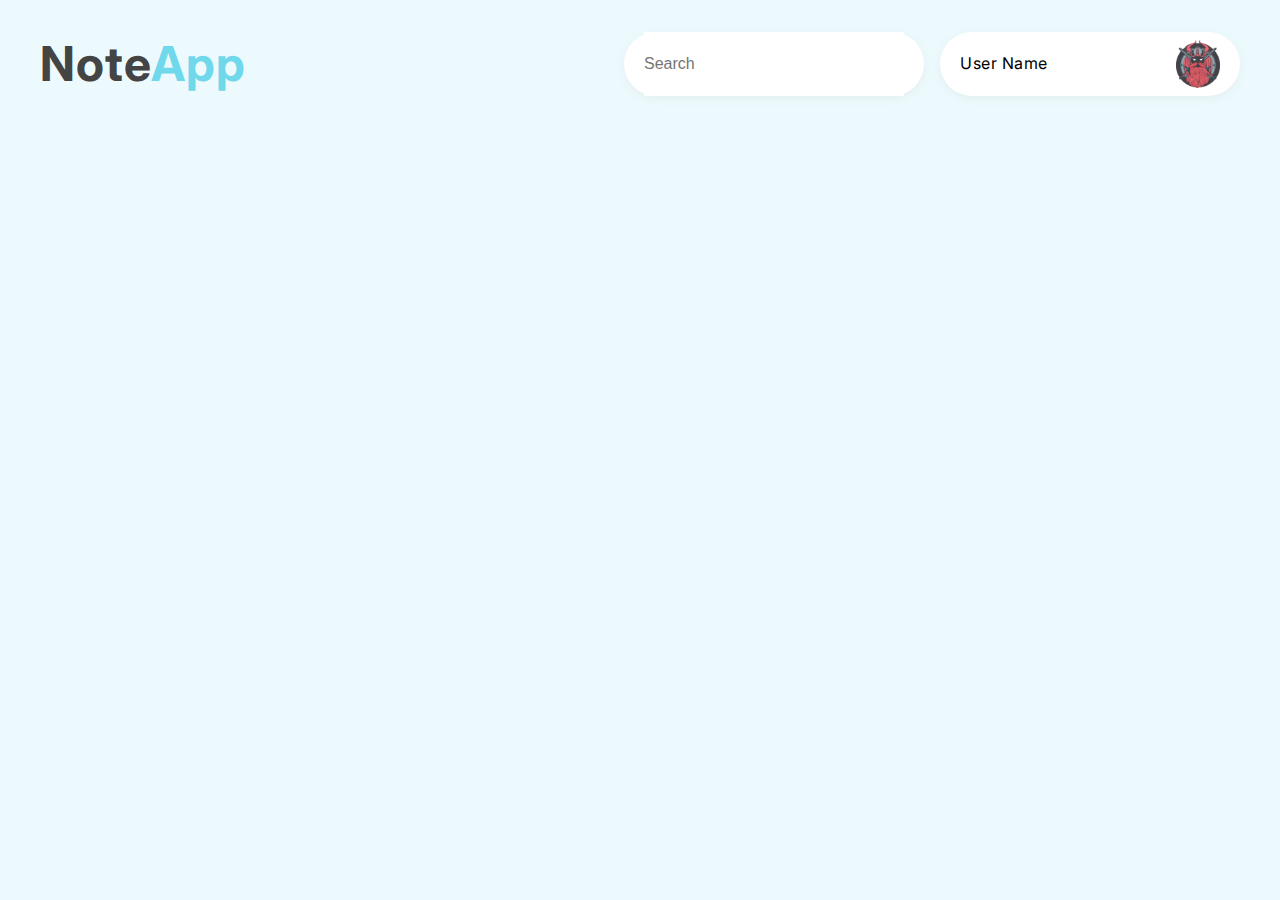
==== web_css/project1/index.html @ 566218fa "project1 header" ====
<!DOCTYPE html>
<html lang="en">
  <head>
    <meta charset="UTF-8" />
    <meta name="viewport" content="width=device-width, initial-scale=1.0" />
    <meta http-equiv="X-UA-Compatible" content="ie=edge" />
    <link href="https://fonts.googleapis.com/css2?family=Inter:wght@531;700&display=swap" rel="stylesheet" />
    <link rel="stylesheet" href="style.css" />
    <!-- Inspiration:  -->
    <!-- https://www.behance.net/gallery/69267423/NoteApp?tracking_source=search_projects_recommended%7Cnote -->
    <title>Note App</title>
  </head>
  <body>
    <div class="container">
      <header id="header-container">
        <h1>Note<span>App</span></h1>
        <div id="header-group">
          <div id="header-search" class="shadow header-box">
            <input type="text" name="search" placeholder="Search" />
          </div>
          <div id="header-profile" class="shadow header-box">
            <h2>User Name</h2>
            <img src="img/user-icon.png" alt="user-icon" />
          </div>
        </div>
      </header>
    </div>
  </body>
</html>
---- web_css/project1/style.css ----
/* https://coolors.co/03045e-023e8a-0077b6-0096c7-00b4d8-48cae4-90e0ef-ade8f4-caf0f8 */

* {
  padding: 0;
  margin: 0;
  box-sizing: border-box;
}

body {
  font-family: 'Inter', sans-serif;
  line-height: 1.2;
  background-color: #edfafd;
}

.container {
  max-width: 1200px;
  margin: auto;
}

.shadow {
  box-shadow: 0 3px 8px 0 rgba(194, 194, 194, 0.2);
}

.header-box {
  padding: 10px 20px;
  border-radius: 50px;
  width: 300px;
  height: 4rem;
  background-color: white;

  display: flex;
  justify-content: space-between;
  align-items: center;
}
/* Header */

#header-container {
  margin-top: 2rem;
  display: flex;
  flex-direction: row;
  justify-content: space-between;
  align-items: center;
}

#header-container h1 {
  color: #444;
  font-weight: 700;
  font-size: 3rem;
  letter-spacing: 1px;
}
#header-container span {
  color: #70d8eb;
}

#header-group {
  display: flex;
  align-items: center;
}

#header-search input {
  outline: none;
  border: none;
  height: inherit;
  width: inherit;
  font-size: 1rem;
}

#header-profile {
  margin-left: 1rem;
}

#header-profile h2 {
  font-weight: 400;
  letter-spacing: 0.5px;
  font-size: 1rem;
}

#header-profile img {
  height: 3rem;
  width: auto;
}
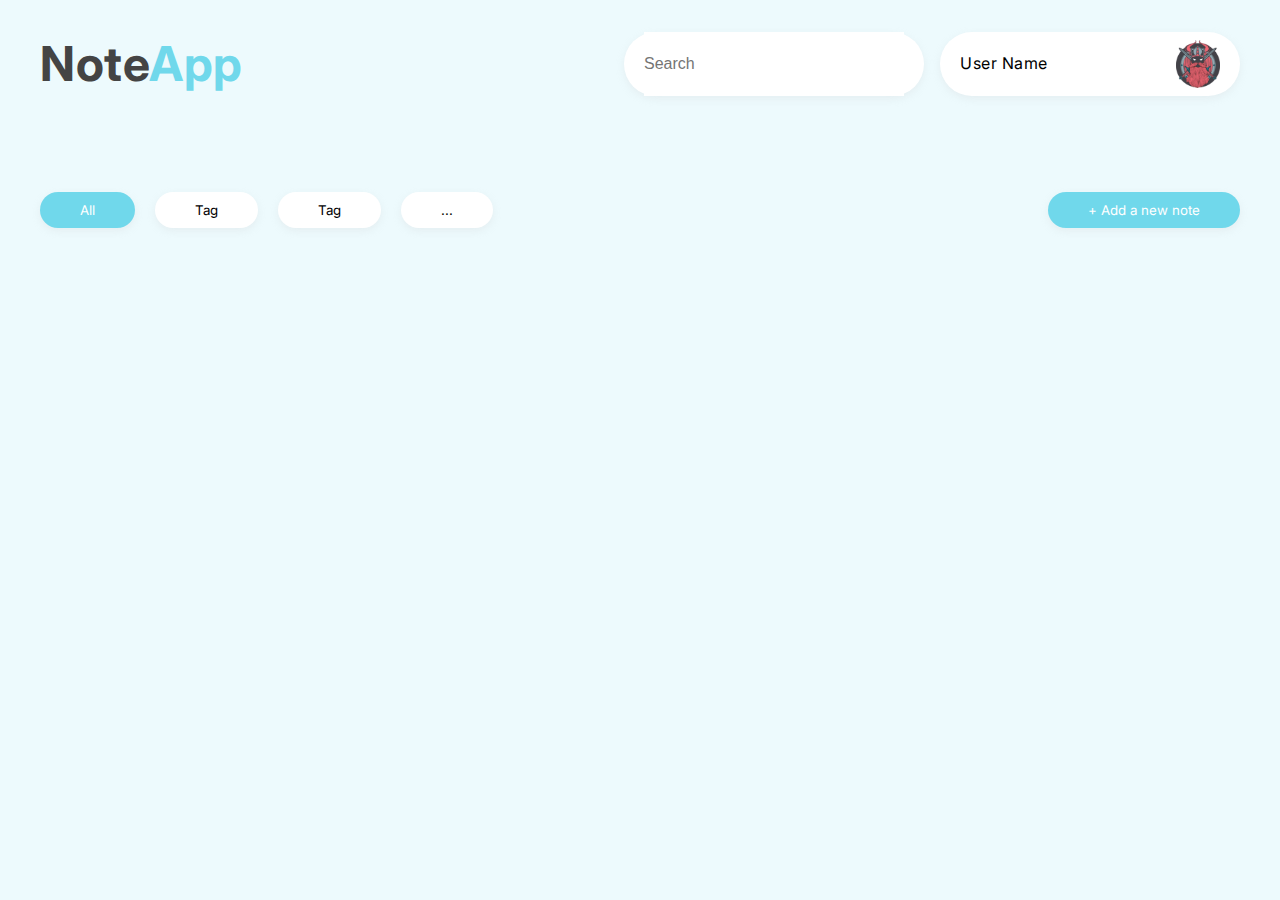
==== commit a018ea5b: "project1 tags section" ====
--- a/web_css/project1/index.html
+++ b/web_css/project1/index.html
@@ -24,6 +24,19 @@
           </div>
         </div>
       </header>
+
+      <main>
+        <section id="tags">
+          <div id="buttons-container">
+            <button class="btn btn-active shadow">All</button>
+            <button class="btn shadow">Tag</button>
+            <button class="btn shadow">Tag</button>
+            <button class="btn shadow">...</button>
+          </div>
+
+          <button id="btn-add" class="btn btn-active shadow">+ Add a new note</button>
+        </section>
+      </main>
     </div>
   </body>
 </html>
--- a/web_css/project1/style.css
+++ b/web_css/project1/style.css
@@ -32,8 +32,29 @@
   justify-content: space-between;
   align-items: center;
 }
+
+.btn {
+  border: none;
+  outline: none;
+  padding: 10px 40px;
+  border-radius: 50px;
+  background-color: white;
+  font-family: 'Inter', sans-serif;
+  margin-right: 1rem;
+  cursor: pointer;
+}
+.btn:hover {
+  background-color: #70d8eb;
+  color: white;
+  transition: 0.5s;
+}
+
+.btn-active {
+  background-color: #70d8eb;
+  color: white;
+}
+
 /* Header */
-
 #header-container {
   margin-top: 2rem;
   display: flex;
@@ -46,7 +67,7 @@
   color: #444;
   font-weight: 700;
   font-size: 3rem;
-  letter-spacing: 1px;
+  letter-spacing: 0.5px;
 }
 #header-container span {
   color: #70d8eb;
@@ -79,3 +100,14 @@
   height: 3rem;
   width: auto;
 }
+
+/* Section: Tags */
+#tags {
+  margin-top: 6rem;
+  display: flex;
+  justify-content: space-between;
+  align-items: baseline;
+}
+#btn-add {
+  margin: 0;
+}
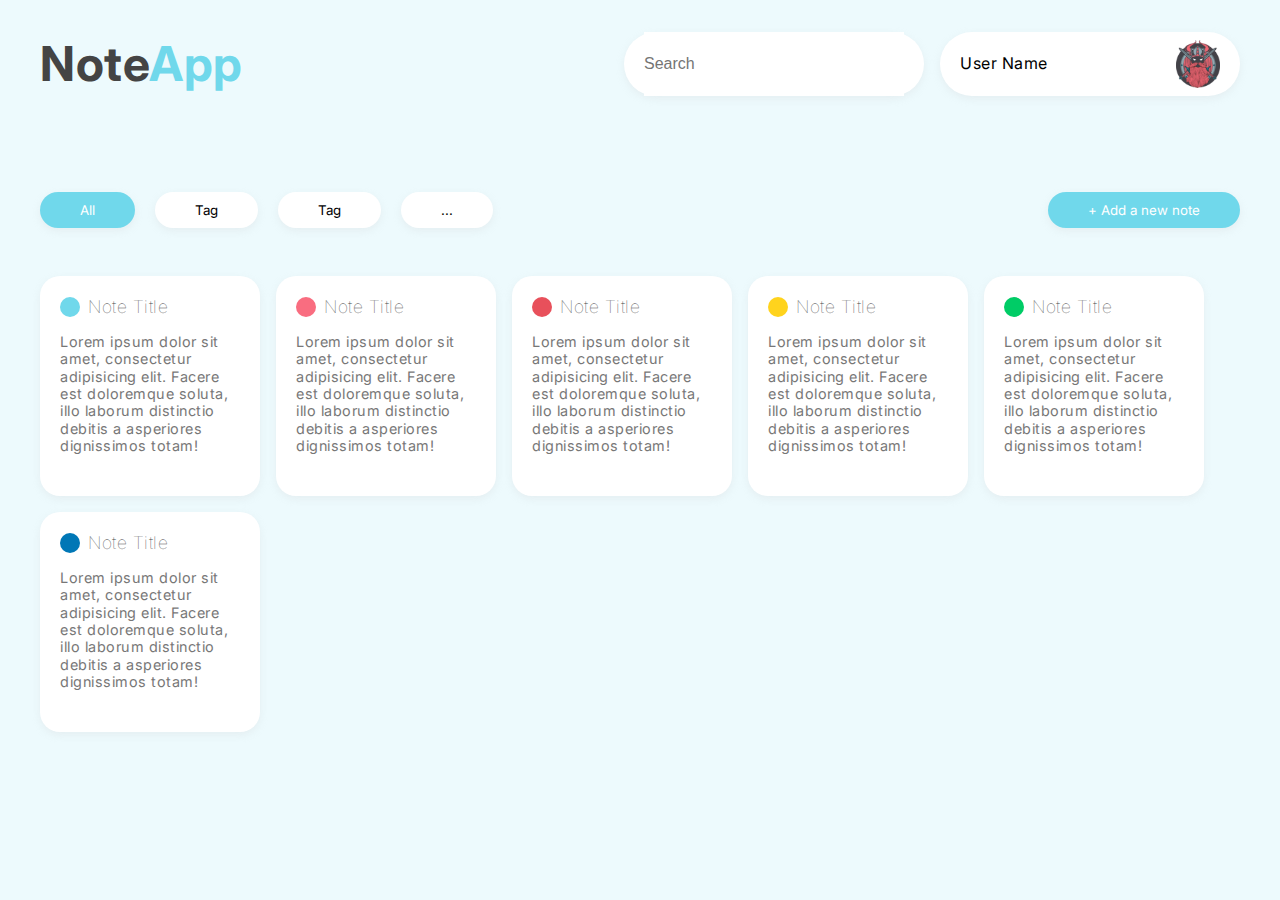
==== commit 74ea2b4d: "project1 notes section" ====
--- a/web_css/project1/index.html
+++ b/web_css/project1/index.html
@@ -36,6 +36,68 @@
 
           <button id="btn-add" class="btn btn-active shadow">+ Add a new note</button>
         </section>
+        <section id="notes">
+          <div class="note shadow">
+            <div class="note-title">
+              <div class="circle"></div>
+              <h2>Note Title</h2>
+            </div>
+            <p class="note-para">
+              Lorem ipsum dolor sit amet, consectetur adipisicing elit. Facere est doloremque soluta, illo laborum
+              distinctio debitis a asperiores dignissimos totam!
+            </p>
+          </div>
+          <div class="note shadow">
+            <div class="note-title">
+              <div class="circle circle-pink"></div>
+              <h2>Note Title</h2>
+            </div>
+            <p class="note-para">
+              Lorem ipsum dolor sit amet, consectetur adipisicing elit. Facere est doloremque soluta, illo laborum
+              distinctio debitis a asperiores dignissimos totam!
+            </p>
+          </div>
+          <div class="note shadow">
+            <div class="note-title">
+              <div class="circle circle-red"></div>
+              <h2>Note Title</h2>
+            </div>
+            <p class="note-para">
+              Lorem ipsum dolor sit amet, consectetur adipisicing elit. Facere est doloremque soluta, illo laborum
+              distinctio debitis a asperiores dignissimos totam!
+            </p>
+          </div>
+          <div class="note shadow">
+            <div class="note-title">
+              <div class="circle circle-yellow"></div>
+              <h2>Note Title</h2>
+            </div>
+            <p class="note-para">
+              Lorem ipsum dolor sit amet, consectetur adipisicing elit. Facere est doloremque soluta, illo laborum
+              distinctio debitis a asperiores dignissimos totam!
+            </p>
+          </div>
+          <div class="note shadow">
+            <div class="note-title">
+              <div class="circle circle-green"></div>
+              <h2>Note Title</h2>
+            </div>
+            <p class="note-para">
+              Lorem ipsum dolor sit amet, consectetur adipisicing elit. Facere est doloremque soluta, illo laborum
+              distinctio debitis a asperiores dignissimos totam!
+            </p>
+          </div>
+          <div class="note shadow">
+            <div class="note-title">
+              <div class="circle circle-blue"></div>
+              <h2>Note Title</h2>
+            </div>
+            <p class="note-para">
+              Lorem ipsum dolor sit amet, consectetur adipisicing elit. Facere est doloremque soluta, illo laborum
+              distinctio debitis a asperiores dignissimos totam!
+            </p>
+          </div>
+        </section>
       </main>
     </div>
   </body>
--- a/web_css/project1/style.css
+++ b/web_css/project1/style.css
@@ -1,4 +1,11 @@
 /* https://coolors.co/03045e-023e8a-0077b6-0096c7-00b4d8-48cae4-90e0ef-ade8f4-caf0f8 */
+
+:root {
+  --accent-color: #70d8eb;
+  --bg-color: #edfafd;
+  --text-black: #444;
+  --text-gray: #777;
+}
 
 * {
   padding: 0;
@@ -9,7 +16,7 @@
 body {
   font-family: 'Inter', sans-serif;
   line-height: 1.2;
-  background-color: #edfafd;
+  background-color: var(--bg-color);
 }
 
 .container {
@@ -44,13 +51,13 @@
   cursor: pointer;
 }
 .btn:hover {
-  background-color: #70d8eb;
+  background-color: var(--accent-color);
   color: white;
   transition: 0.5s;
 }
 
 .btn-active {
-  background-color: #70d8eb;
+  background-color: var(--accent-color);
   color: white;
 }
 
@@ -64,13 +71,13 @@
 }
 
 #header-container h1 {
-  color: #444;
+  color: var(--text-black);
   font-weight: 700;
   font-size: 3rem;
   letter-spacing: 0.5px;
 }
 #header-container span {
-  color: #70d8eb;
+  color: var(--accent-color);
 }
 
 #header-group {
@@ -111,3 +118,65 @@
 #btn-add {
   margin: 0;
 }
+
+/* Section: Notes */
+#notes {
+  margin-top: 2rem;
+  margin-bottom: 2rem;
+  display: flex;
+  flex-wrap: wrap;
+}
+
+.note {
+  height: 220px;
+  width: 220px;
+  background: white;
+  border-radius: 20px;
+  padding: 20px;
+  margin-right: 1rem;
+  margin-top: 1rem;
+}
+
+.note-title {
+  display: flex;
+  align-items: center;
+  margin-bottom: 1rem;
+}
+
+.circle {
+  background-color: var(--accent-color);
+  border-radius: 50%;
+  height: 20px;
+  width: 20px;
+  margin-right: 0.5rem;
+}
+
+.note-title h2 {
+  font-size: 1.1rem;
+  font-weight: 100;
+  color: var(--text-black);
+  letter-spacing: 0.5px;
+}
+
+.note-para {
+  color: var(--text-gray);
+  font-size: 0.9rem;
+  text-align: left;
+  letter-spacing: 0.5px;
+}
+
+.circle-red {
+  background-color: #e8505b;
+}
+.circle-pink {
+  background-color: #f96d80;
+}
+.circle-yellow {
+  background-color: #ffd31d;
+}
+.circle-green {
+  background-color: #00cc66;
+}
+.circle-blue {
+  background-color: #0077b6;
+}
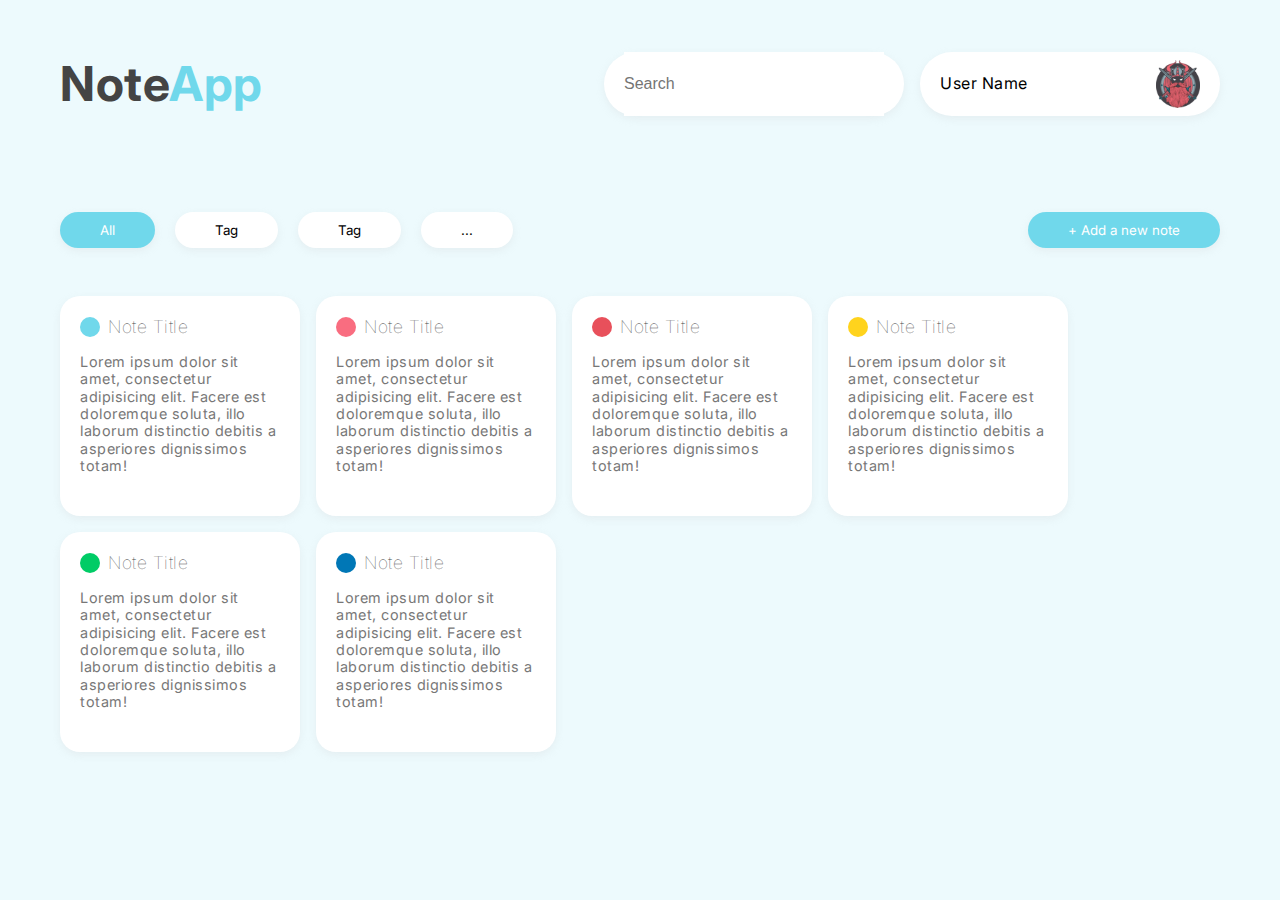
==== commit a65ada28: "project1 media queries" ====
--- a/web_css/project1/index.html
+++ b/web_css/project1/index.html
@@ -5,7 +5,9 @@
     <meta name="viewport" content="width=device-width, initial-scale=1.0" />
     <meta http-equiv="X-UA-Compatible" content="ie=edge" />
     <link href="https://fonts.googleapis.com/css2?family=Inter:wght@531;700&display=swap" rel="stylesheet" />
+
     <link rel="stylesheet" href="style.css" />
+    <link rel="stylesheet" href="media.css" />
     <!-- Inspiration:  -->
     <!-- https://www.behance.net/gallery/69267423/NoteApp?tracking_source=search_projects_recommended%7Cnote -->
     <title>Note App</title>
@@ -35,6 +37,7 @@
           </div>
 
           <button id="btn-add" class="btn btn-active shadow">+ Add a new note</button>
+          <button id="btn-add-media" class="btn btn-active shadow">+</button>
         </section>
         <section id="notes">
           <div class="note shadow">
--- a/web_css/project1/style.css
+++ b/web_css/project1/style.css
@@ -21,6 +21,7 @@
 
 .container {
   max-width: 1200px;
+  padding: 20px;
   margin: auto;
 }
 
@@ -76,6 +77,7 @@
   font-size: 3rem;
   letter-spacing: 0.5px;
 }
+
 #header-container span {
   color: var(--accent-color);
 }
@@ -119,6 +121,10 @@
   margin: 0;
 }
 
+#btn-add-media {
+  display: none;
+}
+
 /* Section: Notes */
 #notes {
   margin-top: 2rem;
@@ -129,7 +135,7 @@
 
 .note {
   height: 220px;
-  width: 220px;
+  width: 240px;
   background: white;
   border-radius: 20px;
   padding: 20px;
--- a/web_css/project1/media.css
+++ b/web_css/project1/media.css
@@ -0,0 +1,47 @@
+@media (max-width: 950px) {
+  .header-box {
+    width: auto;
+    height: 3rem;
+  }
+  #header-profile img {
+    height: 2rem;
+    width: auto;
+  }
+  #header-profile h2 {
+    display: none;
+  }
+
+  #header-container h1 {
+    font-size: 2rem;
+  }
+}
+@media (max-width: 737px) {
+  #btn-add {
+    display: none;
+  }
+  .btn {
+    padding: 10px 20px;
+    border-radius: 20px;
+    margin-right: 0.5rem;
+  }
+  #btn-add-media {
+    display: block;
+  }
+}
+@media (max-width: 522px) {
+  #header-search {
+    display: none;
+  }
+
+  #header-container h1 {
+    font-size: 1.5rem;
+  }
+  #buttons-container .btn:nth-child(2),
+  #buttons-container .btn:nth-child(3) {
+    display: none;
+  }
+
+  #notes {
+    justify-content: center;
+  }
+}
